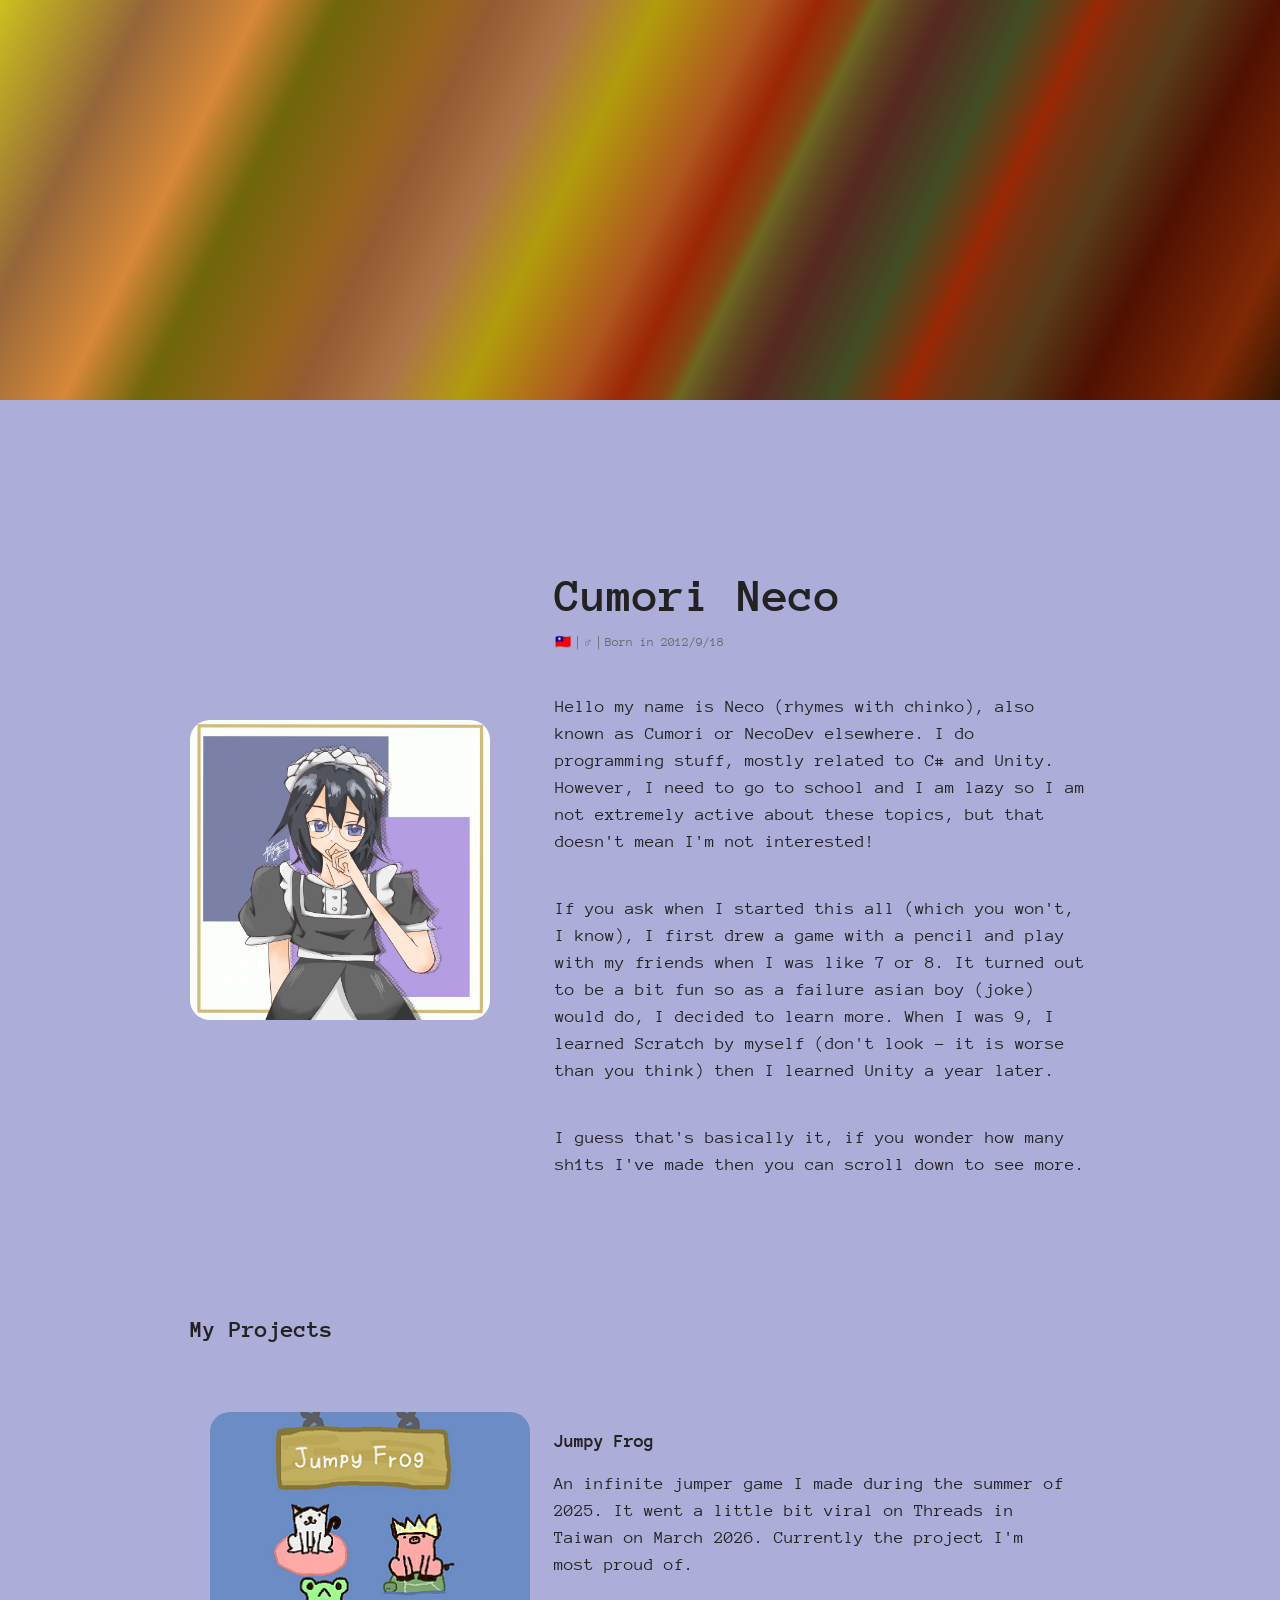
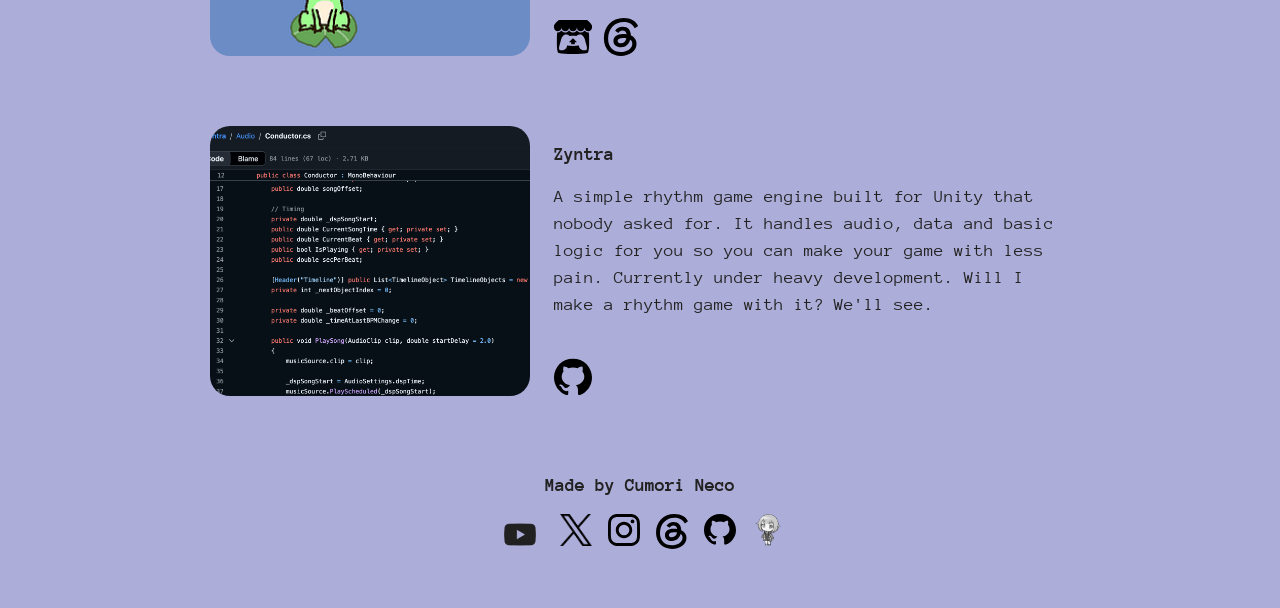
==== index.html @ 657e25d1 "Initial Commit?" ====
<!-- I suck at html so forgive my mistake-->
<!doctype html>
<html lang="en">
    <head>
        <meta charset="UTF-8" />
        <title>Cumori Neco's Cozy Webpage</title>
        <link rel="stylesheet" href="styles.css" />
        <link rel="preconnect" href="https://fonts.googleapis.com" />
        <link rel="preconnect" href="https://fonts.gstatic.com" crossorigin />
        <link
            href="https://fonts.googleapis.com/css2?family=Anonymous+Pro:ital,wght@0,400;0,700;1,400;1,700&display=swap"
            rel="stylesheet" />
        <link rel="icon" href="Images/favicon.png" />
        <script src="script.js"></script>
    </head>
    <body>
        <img src="Images/banner.png" class="banner" />
        <main class="content">
            <section class="intro">
                <img src="Images/me.png" class="avatar" alt="for those who wonder how I look like..." />
                <article>
                    <h1>Cumori Neco</h1>
                    <p class="bio">🇹🇼｜♂︎｜Born in 2012/9/18</p>
                    <p>
                        Hello my name is Neco (rhymes with chinko), also known as Cumori or NecoDev elsewhere. I do
                        programming stuff, mostly related to C# and Unity. However, I need to go to school and I am lazy
                        so I am not extremely active about these topics, but that doesn't mean I'm not interested!
                    </p>
                    <p>
                        If you ask when I started this all (which you won't, I know), I first drew a game with a pencil
                        and play with my friends when I was like 7 or 8. It turned out to be a bit fun so as a failure
                        asian boy (joke) would do, I decided to learn more. When I was 9, I learned Scratch by myself
                        (don't look - it is worse than you think) then I learned Unity a year later.
                    </p>
                    <p>
                        I guess that's basically it, if you wonder how many sh1ts I've made then you can scroll down to
                        see more.
                    </p>
                </article>
            </section>
            <div class="projects">
                <h2>My Projects</h2>
                <div class="project-card">
                    <img src="Images/jumpy-frog.png" class="project-image" />
                    <div class="project-info">
                        <h3>Jumpy Frog</h3>
                        <p>
                            An infinite jumper game I made during the summer of 2025. It went a little bit viral on
                            Threads in Taiwan on March 2026. Currently the project I'm most proud of.
                        </p>
                        <div class="badges">
                            <a href="https://cumori-neco.itch.io/jumpy-frog/" class="badge">
                                <img src=Images/Icons/itchio-logo-textless-black.svg class="badge">
                            </a>
                            <a href="https://www.threads.com/@cumori_neco/post/DV5keT_D2t2" class="badge"><img src="Images/Icons/threads-logo-black.svg" class="badge"></a>
                        </div>
                    </div>
                </div>
                <div class="project-card">
                    <img src="Images/zyntra.png" class="project-image">
                    <div class="project-info">
                        <h3>Zyntra</h3>
                        <p>A simple rhythm game engine built for Unity that nobody asked for. It handles audio, data and basic logic for you 
                        so you can make your game with less pain. Currently under heavy development. Will I make a rhythm game with it? 
                        We'll see.</p>
                        <div class="badges">
                            <a href="https://github.com/cumori-neco/Zyntra" class="badge"><img src="Images/Icons/GitHub_Invertocat_Black.svg" class="badge"></a>
                        </div>
                    </div>
                </div>
            </div>
        </main>
    </body>
</html>
<footer>
   <h3>Made by Cumori Neco</h3>
    <div class="socials">
        <a href="https://www.youtube.com/@cumori_neco/"><img src="Images/Icons/yt_icon_almostblack_digital.png" style="width: 48px;"></a>
        <a href="https://www.x.com/cumori_neco/"><img src="Images/Icons/logo-black.png"></a>
        <a href="https://www.instagram.com/sayako_kumori/"><img src="Images/Icons/Instagram_Glyph_Black.svg"></a>
        <a href="https://www.threads.com/@cumori_neco"><img src="Images/Icons/threads-logo-black.svg"></a>
        <a href="https://github.com/cumori-neco/"><img src="Images/Icons/GitHub_Invertocat_Black.svg"></a>
        <a href="javascript:void(0);" onclick="wonderhoyBaby();"><img src="Images/emu.png"></a>
    </div>
    <div style="height : 50px;"/>
</footer>
---- styles.css ----
* {
    font-family: "Anonymous Pro", monospace;
    color: #222222;
}

body {
    background-color: #acadd8;
    margin: 0;
    padding: 0;
}

.banner {
    top: 0;
    left: 0;
    width: 100%;
    height: 400px;
    border-radius: 0;
    object-fit: cover;
}

.avatar {
    width: 300px;
    margin-right: 25px;
    flex-shrink: 0;
    align-content: flex-start;
}

p {
    font-size: 18px;
    margin-bottom: 40px;
    line-height: 1.5;
}

a {
    color: #65649d;
}

h1 {
    font-size: 48px;
    margin-bottom: 4px;
}

p.bio {
    font-size: small;
    color: dimgrey;
    margin-bottom: 40px;
}

img {
    border-radius: 20px;
}

.content {
    max-width: 900px;
    margin: auto;
    padding: 40px;
}

.intro {
    display: flex;
    gap: 40px;
    align-items: center;
    margin: 80px 0;
}

.projects {
    display: grid;
    gap: 30px;
    margin-top: 80px;
}

.project-card {
    display: flex;
    gap: 24px;
    padding: 20px;

    text-decoration: none;
    color: inherit;

    transition:
        transform 0.2s,
        box-shadow 0.2s;
}

.project-card:hover {
    transform: translateY(-4px);
    box-shadow: 0 10px 24px rbga(0, 0, 0, 0.2);
}

.project-image {
    width: 320px;
    aspect-ratio: 4/3;
    object-fit: cover;
}

.project-info {
    flex: 1;
}

.badges {
    display: flex;
    gap: 10px;
    flex-wrap: wrap;
    margin-top: 12px;
}

.badge {
    width: 38px;
    height: 38px;
    border-radius: 0;
}

@media (max-width: 700px) {
    .intro {
        flex-direction: column;
        text-align: center;
    }

    .avatar {
        width: 180px;
    }

    .project-card {
        flex-direction: column;
    }

    .project-image {
        width: 100%;
    }
}

footer {
    text-align: center;
    color: darkgray;
}

.socials {
    display: flex;
    justify-content: center;
    gap: 16px;
    margin-top: 16px;
}

.socials img {
    width: 32px;
    height: auto;
    transition: transform 0.2s;
    border-radius: 0;
}

.socials a:hover img {
    transform: scale(1.1);
}
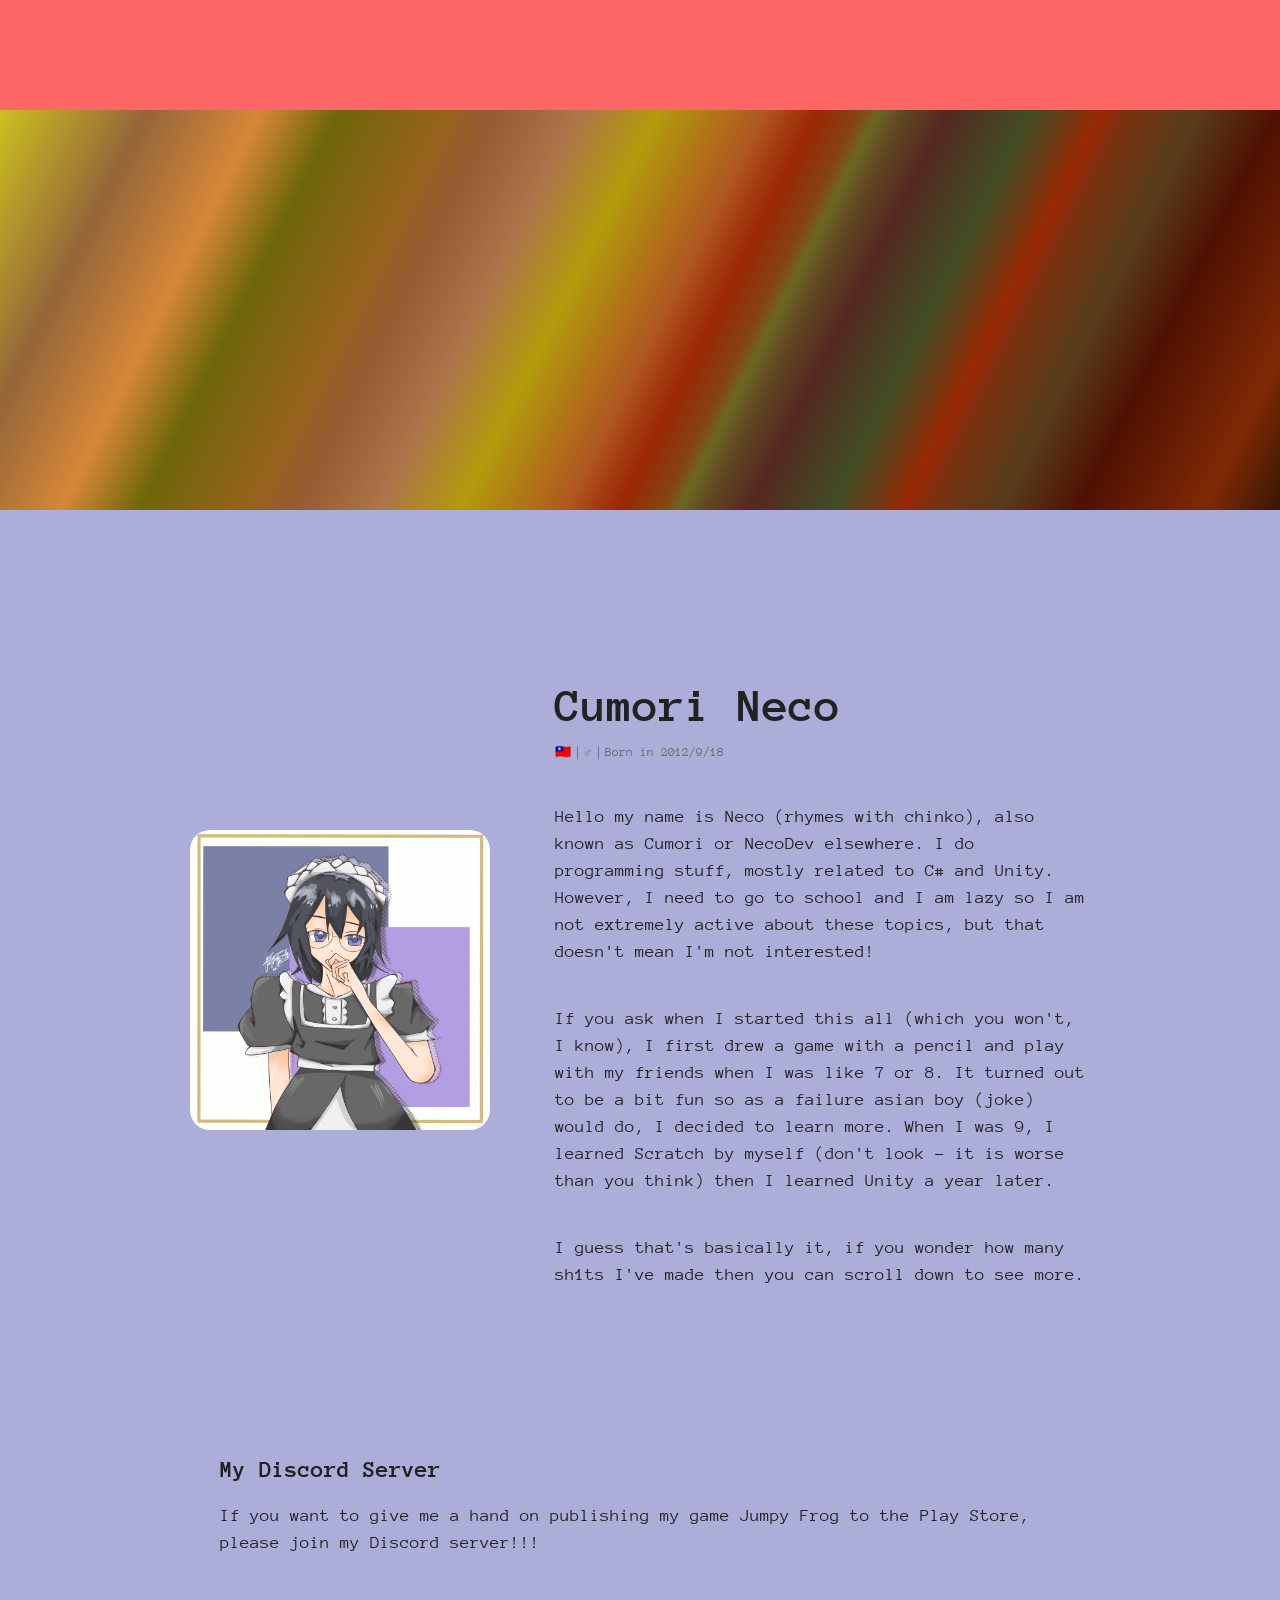
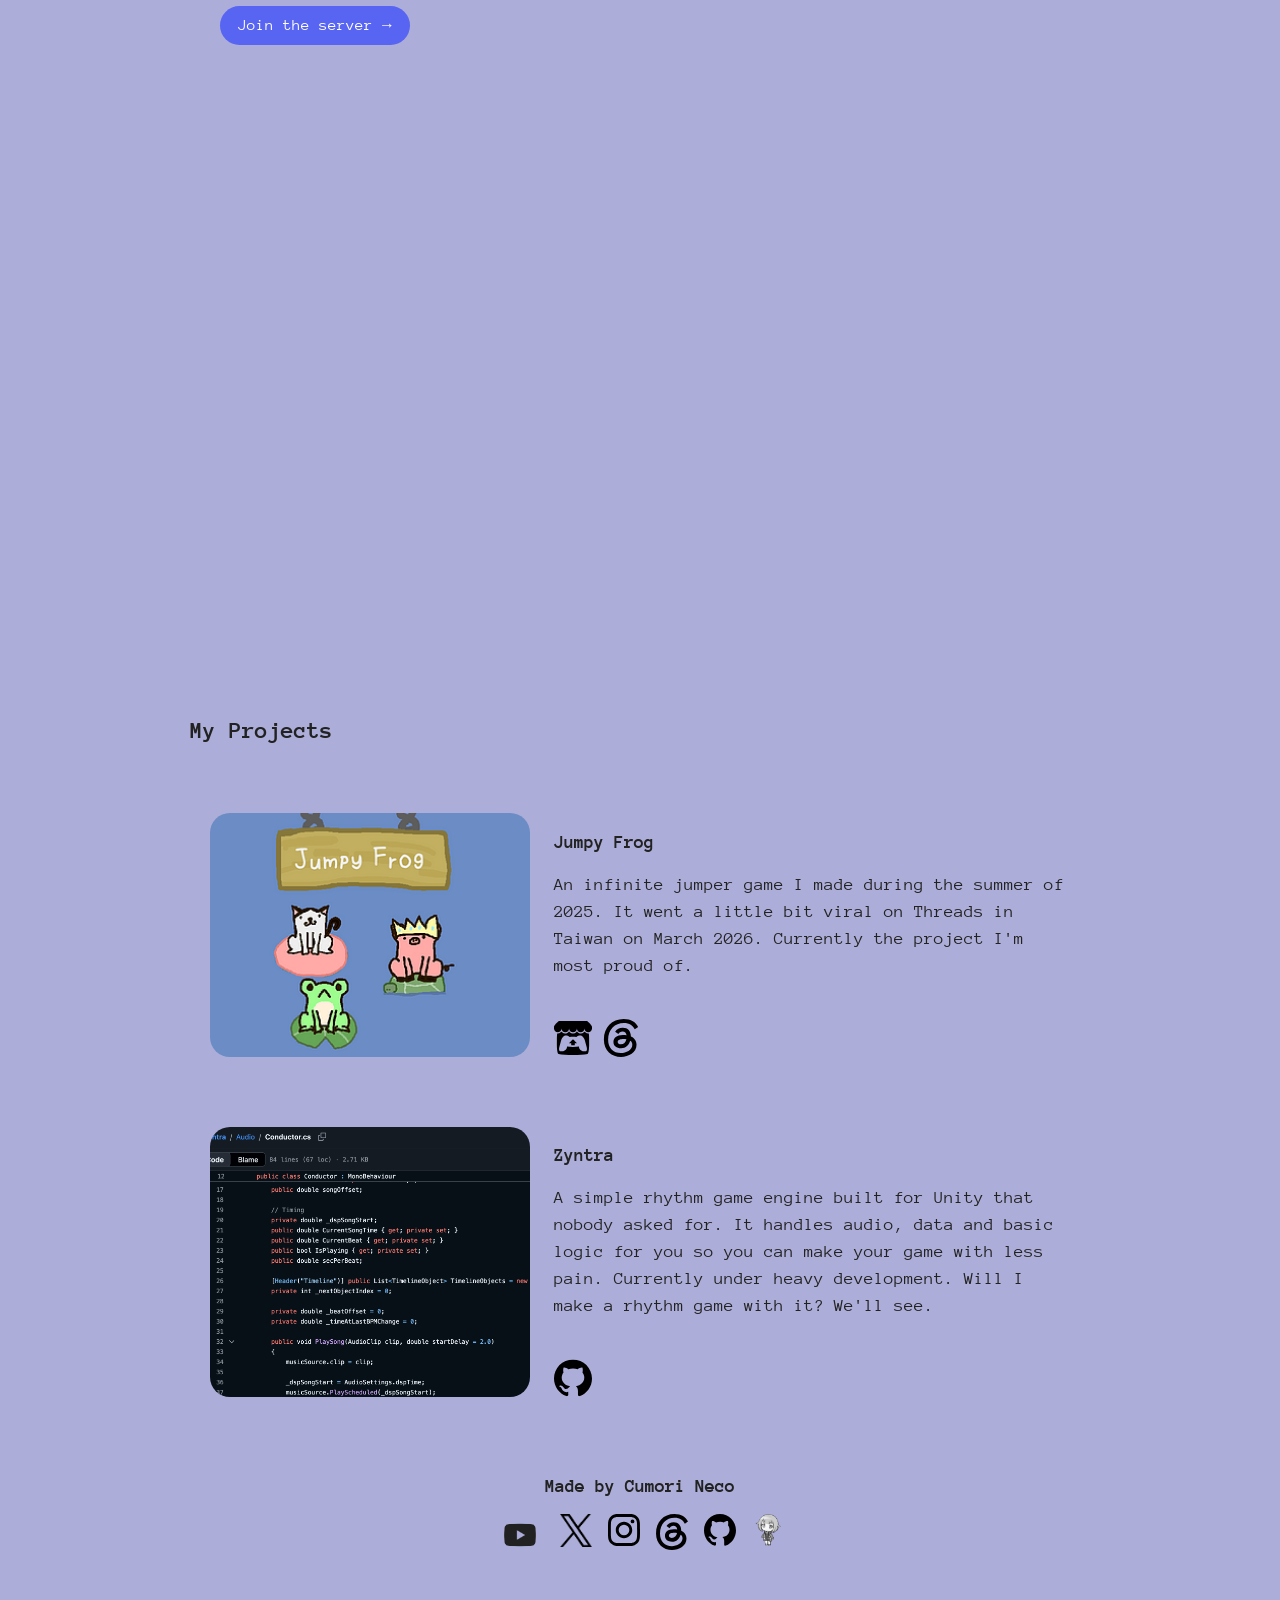
==== commit fa6983aa: "discord" ====
--- a/index.html
+++ b/index.html
@@ -14,6 +14,9 @@
         <script src="script.js"></script>
     </head>
     <body>
+        <div class="marquee-container">
+           <div class="marquee-content">PLEASE HELP ME PUBLISH MY OLD GAME JUMPY FROG ON THE GOOGLE PLAY STORE VIA THE DISCORD LINK BELOW!!!</div>
+        </div>
         <img src="Images/banner.png" class="banner" />
         <main class="content">
             <section class="intro">
@@ -37,6 +40,12 @@
                         see more.
                     </p>
                 </article>
+            </section>
+            <section class="discord">
+               <h2>My Discord Server</h2>
+                <p>If you want to give me a hand on publishing my game Jumpy Frog to the Play Store, please join my Discord server!!!</p>
+                <a class="discord-button" href="https://discord.gg/w4Fr3qcdJB">Join the server →</a>
+                <iframe class="discord-iframe" title="discord" src="https://discord.com/widget?id=1523357853136588900&theme=dark" width="350" height="500" sandbox="allow-popups allow-popups-to-escape-sandbox allow-same-origin allow-scripts" style="border: none;"></iframe>
             </section>
             <div class="projects">
                 <h2>My Projects</h2>
--- a/styles.css
+++ b/styles.css
@@ -63,6 +63,38 @@
     margin: 80px 0;
 }
 
+.discord {
+    margin: 80px auto;
+    padding: 30px;
+}
+
+.discord-iframe {
+    width: 100%;
+    height: 500px;
+    border: none;
+    border-radius: 20px;
+    margin-top: 20px;
+}
+
+.discord-button {
+    display: inline-block;
+
+    margin-top: 10px;
+    margin-bottom: 20px;
+
+    padding: 10px 18px;
+
+    background: #5865f2;
+    color: white;
+    text-decoration: none;
+    border-radius: 999px;
+    transition: transform 0.2s;
+}
+
+.discord-button :hover {
+    transform: translateY(-2px);
+}
+
 .projects {
     display: grid;
     gap: 30px;
@@ -151,3 +183,27 @@
 .socials a:hover img {
     transform: scale(1.1);
 }
+
+.marquee-container {
+    height: 90px;
+    background-color: #ff6666;
+    overflow: hidden;
+    white-space: nowrap;
+    padding: 10px 0;
+}
+
+.marquee-content {
+    display: inline-block;
+    padding-left: 100%;
+    animation: scroll 20s linear infinite;
+    font-size: 80px;
+}
+
+@keyframes scroll {
+    0% {
+        transform: translate(0, 0);
+    }
+    100% {
+        transform: translate(-100%, 0);
+    }
+}
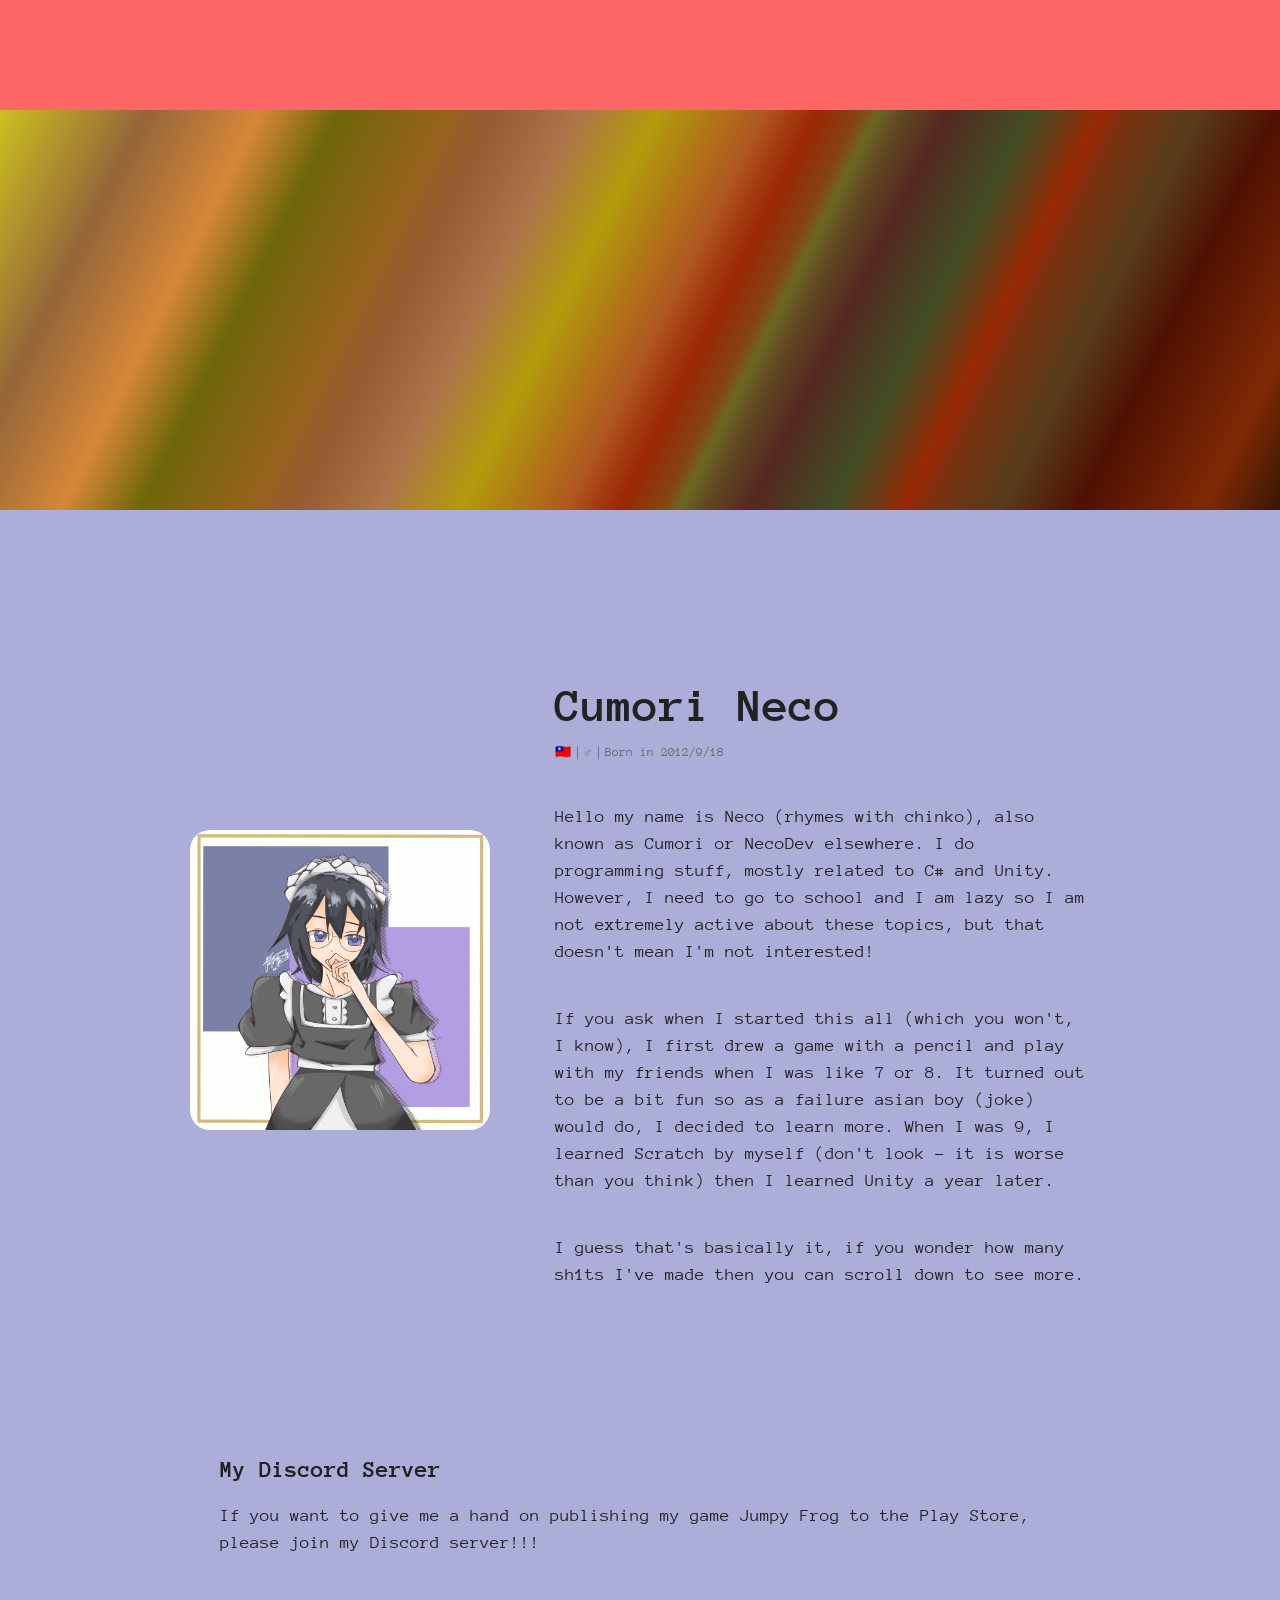
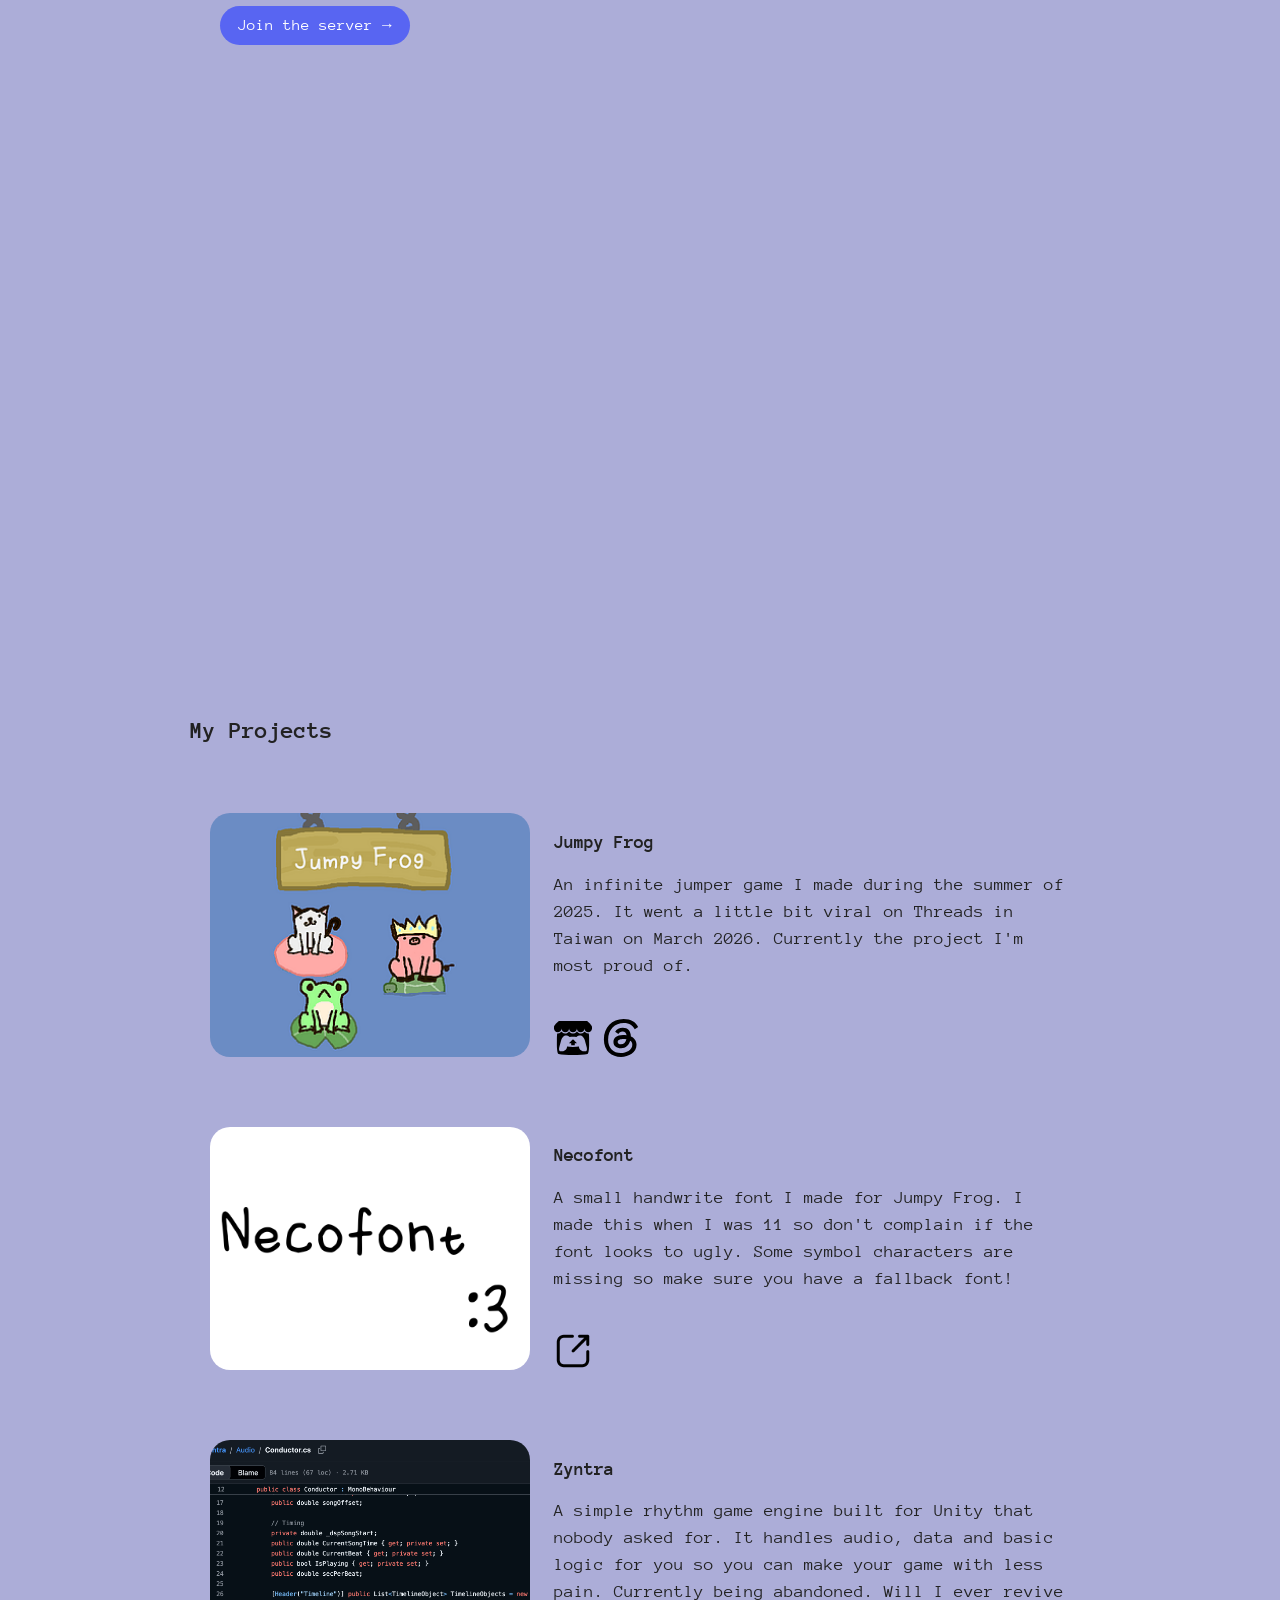
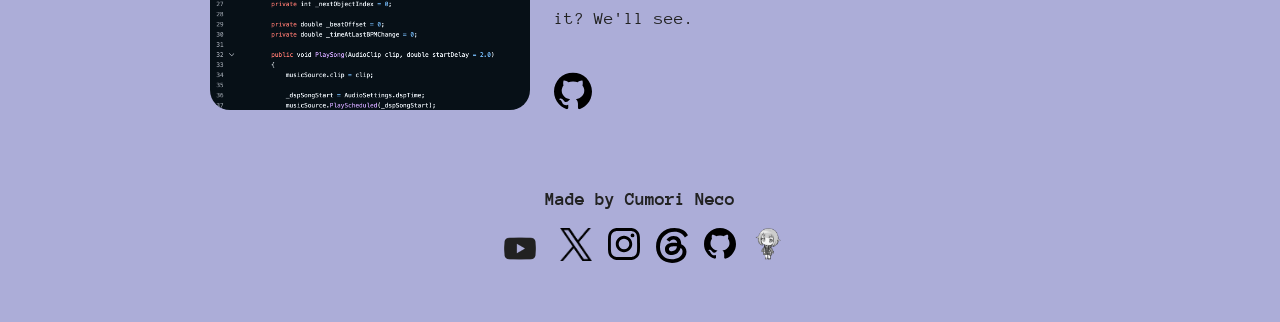
==== commit dfd46507: "Added a new font page & I am a clown" ====
--- a/index.html
+++ b/index.html
@@ -66,11 +66,27 @@
                     </div>
                 </div>
                 <div class="project-card">
+                    <img src="Images/Necofont.png" class="project-image" />
+                    <div class="project-info">
+                        <h3>Necofont</h3>
+                        <p>
+                            A small handwrite font I made for Jumpy Frog. I made this when I was 11 so don't complain 
+                            if the font looks to ugly. Some symbol characters are missing so make sure you have a 
+                            fallback font!
+                        </p>
+                        <div class="badges">
+                            <a href="Necofont/index.html" class="badge">
+                                <img src=Images/Icons/link_15493328.png class="badge">
+                            </a>
+                        </div>
+                    </div>
+                </div>
+                <div class="project-card">
                     <img src="Images/zyntra.png" class="project-image">
                     <div class="project-info">
                         <h3>Zyntra</h3>
                         <p>A simple rhythm game engine built for Unity that nobody asked for. It handles audio, data and basic logic for you 
-                        so you can make your game with less pain. Currently under heavy development. Will I make a rhythm game with it? 
+                        so you can make your game with less pain. Currently being abandoned. Will I ever revive it? 
                         We'll see.</p>
                         <div class="badges">
                             <a href="https://github.com/cumori-neco/Zyntra" class="badge"><img src="Images/Icons/GitHub_Invertocat_Black.svg" class="badge"></a>
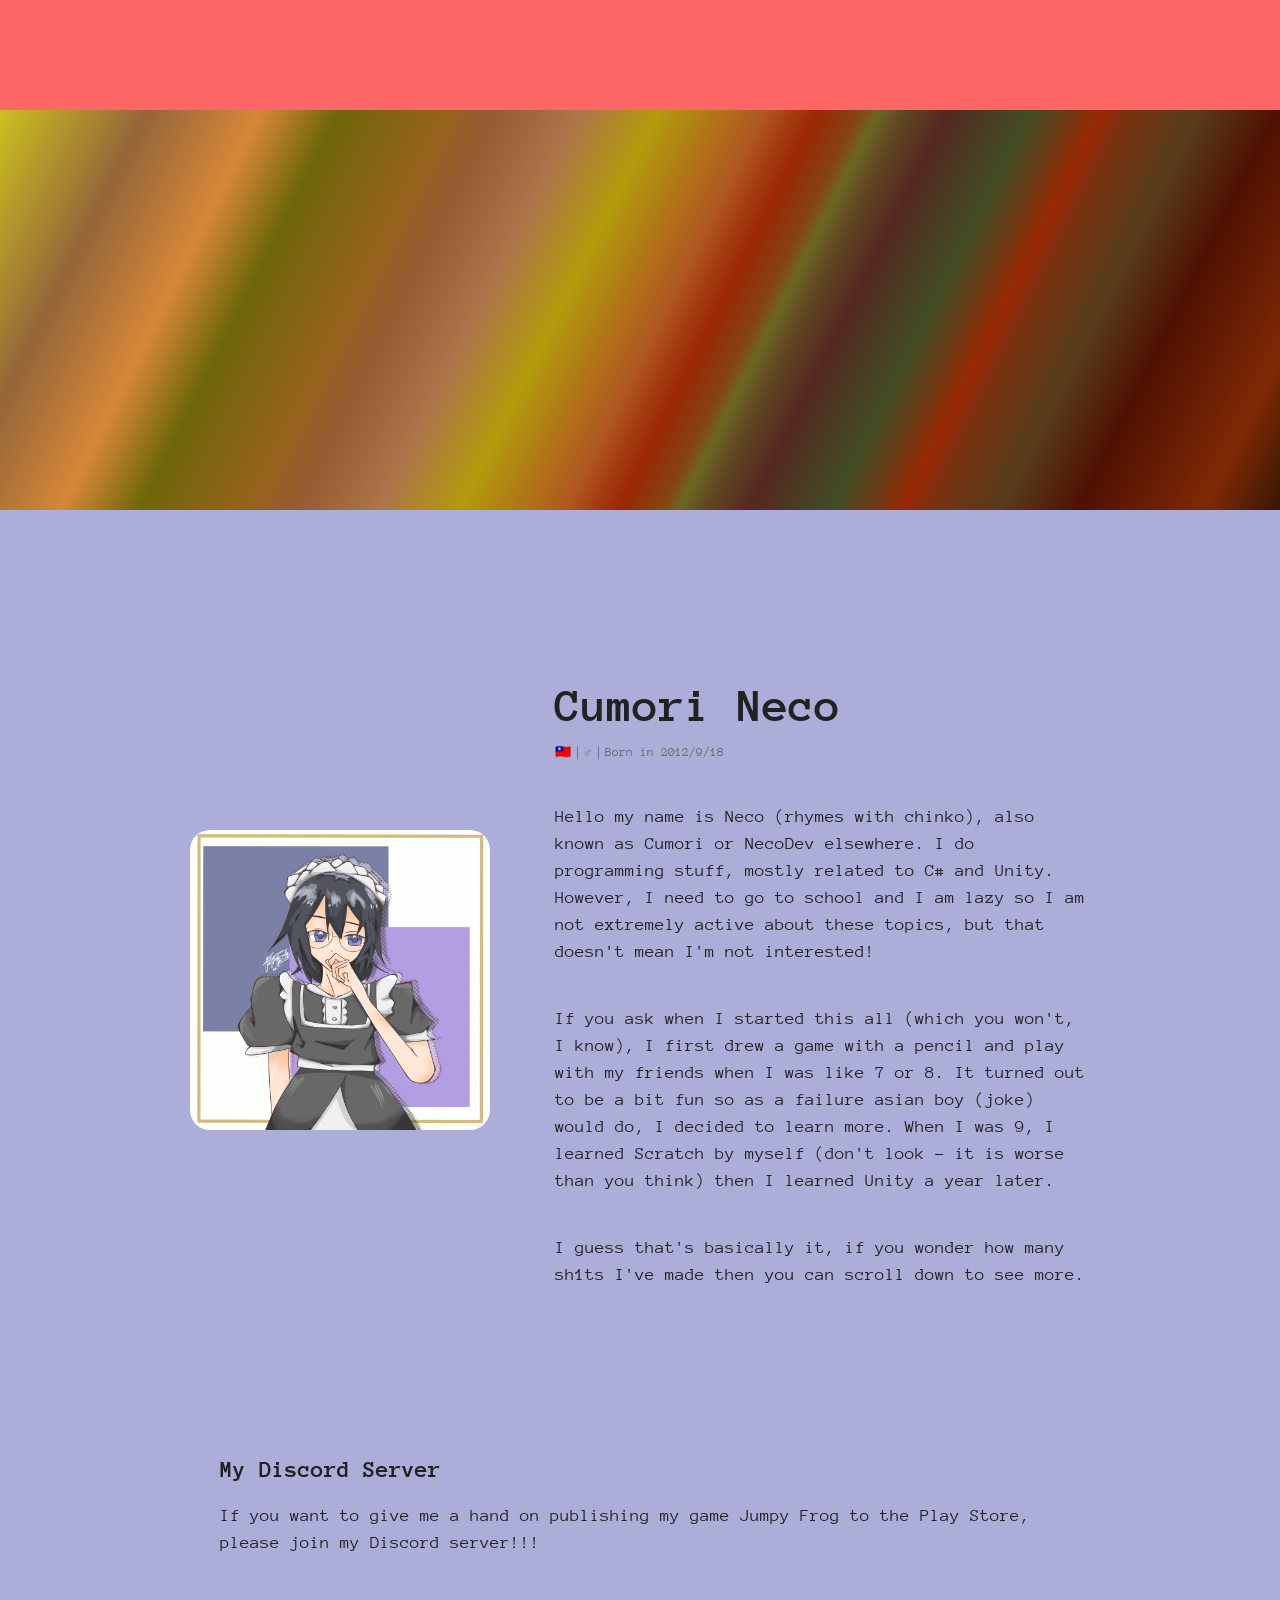
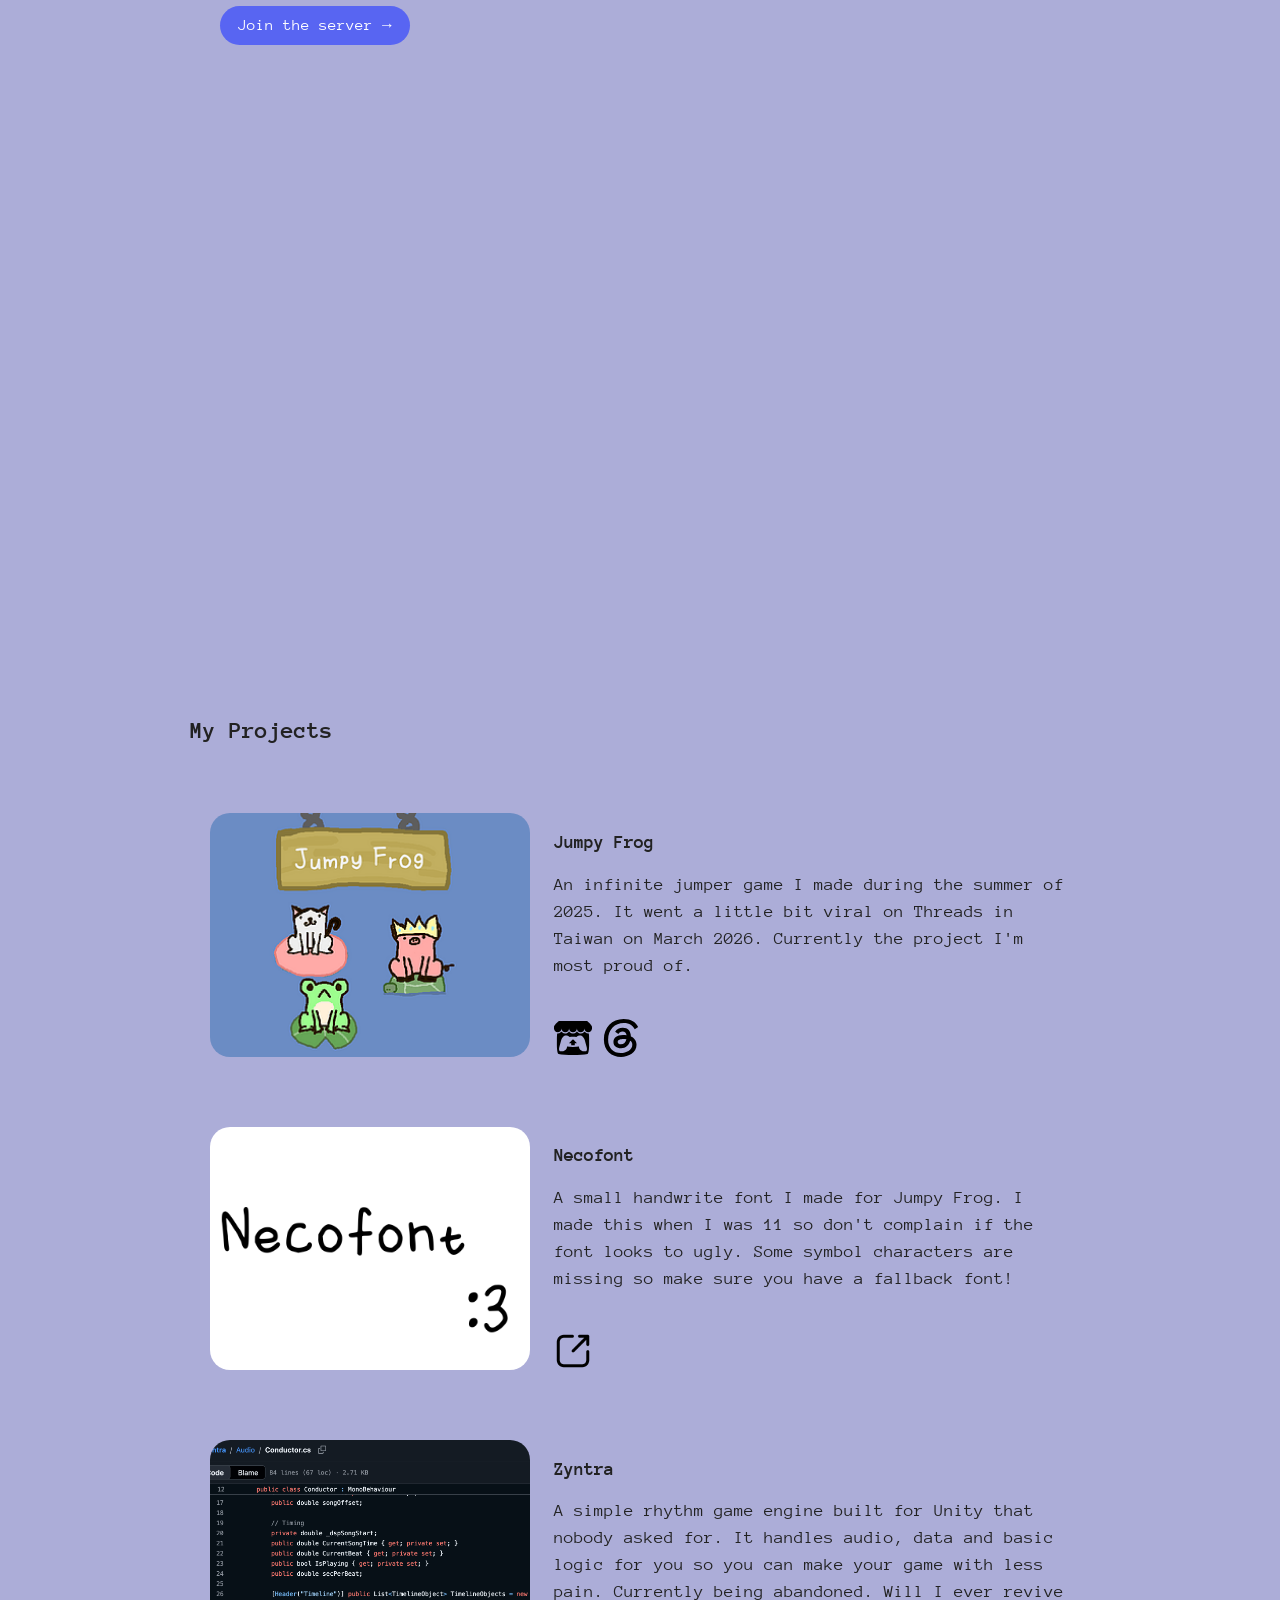
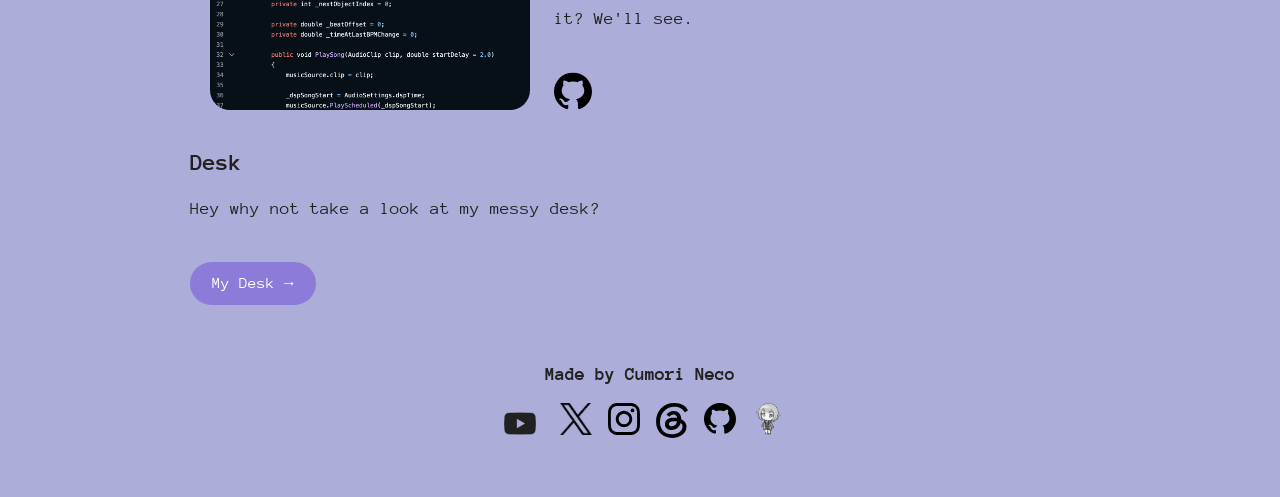
==== commit a832b1ee: "Desk page" ====
--- a/index.html
+++ b/index.html
@@ -75,7 +75,7 @@
                             fallback font!
                         </p>
                         <div class="badges">
-                            <a href="Necofont/index.html" class="badge">
+                            <a href="/Necofont" class="badge">
                                 <img src=Images/Icons/link_15493328.png class="badge">
                             </a>
                         </div>
@@ -94,6 +94,11 @@
                     </div>
                 </div>
             </div>
+            <section class="desk">
+                <h2>Desk</h2>
+                <p>Hey why not take a look at my messy desk?</p>
+                <a class="button" href="/Desk">My Desk →</a>
+            </section>
         </main>
     </body>
 </html>
--- a/styles.css
+++ b/styles.css
@@ -199,6 +199,22 @@
     font-size: 80px;
 }
 
+/* Copy pasty */
+
+.button {
+    display: inline-block;
+    padding: 12px 22px;
+    background: #8c7bd8;
+    color: white;
+    text-decoration: none;
+    border-radius: 999px;
+    transition: 0.2s;
+}
+
+.button:hover {
+    background: #7564c4;
+}
+
 @keyframes scroll {
     0% {
         transform: translate(0, 0);
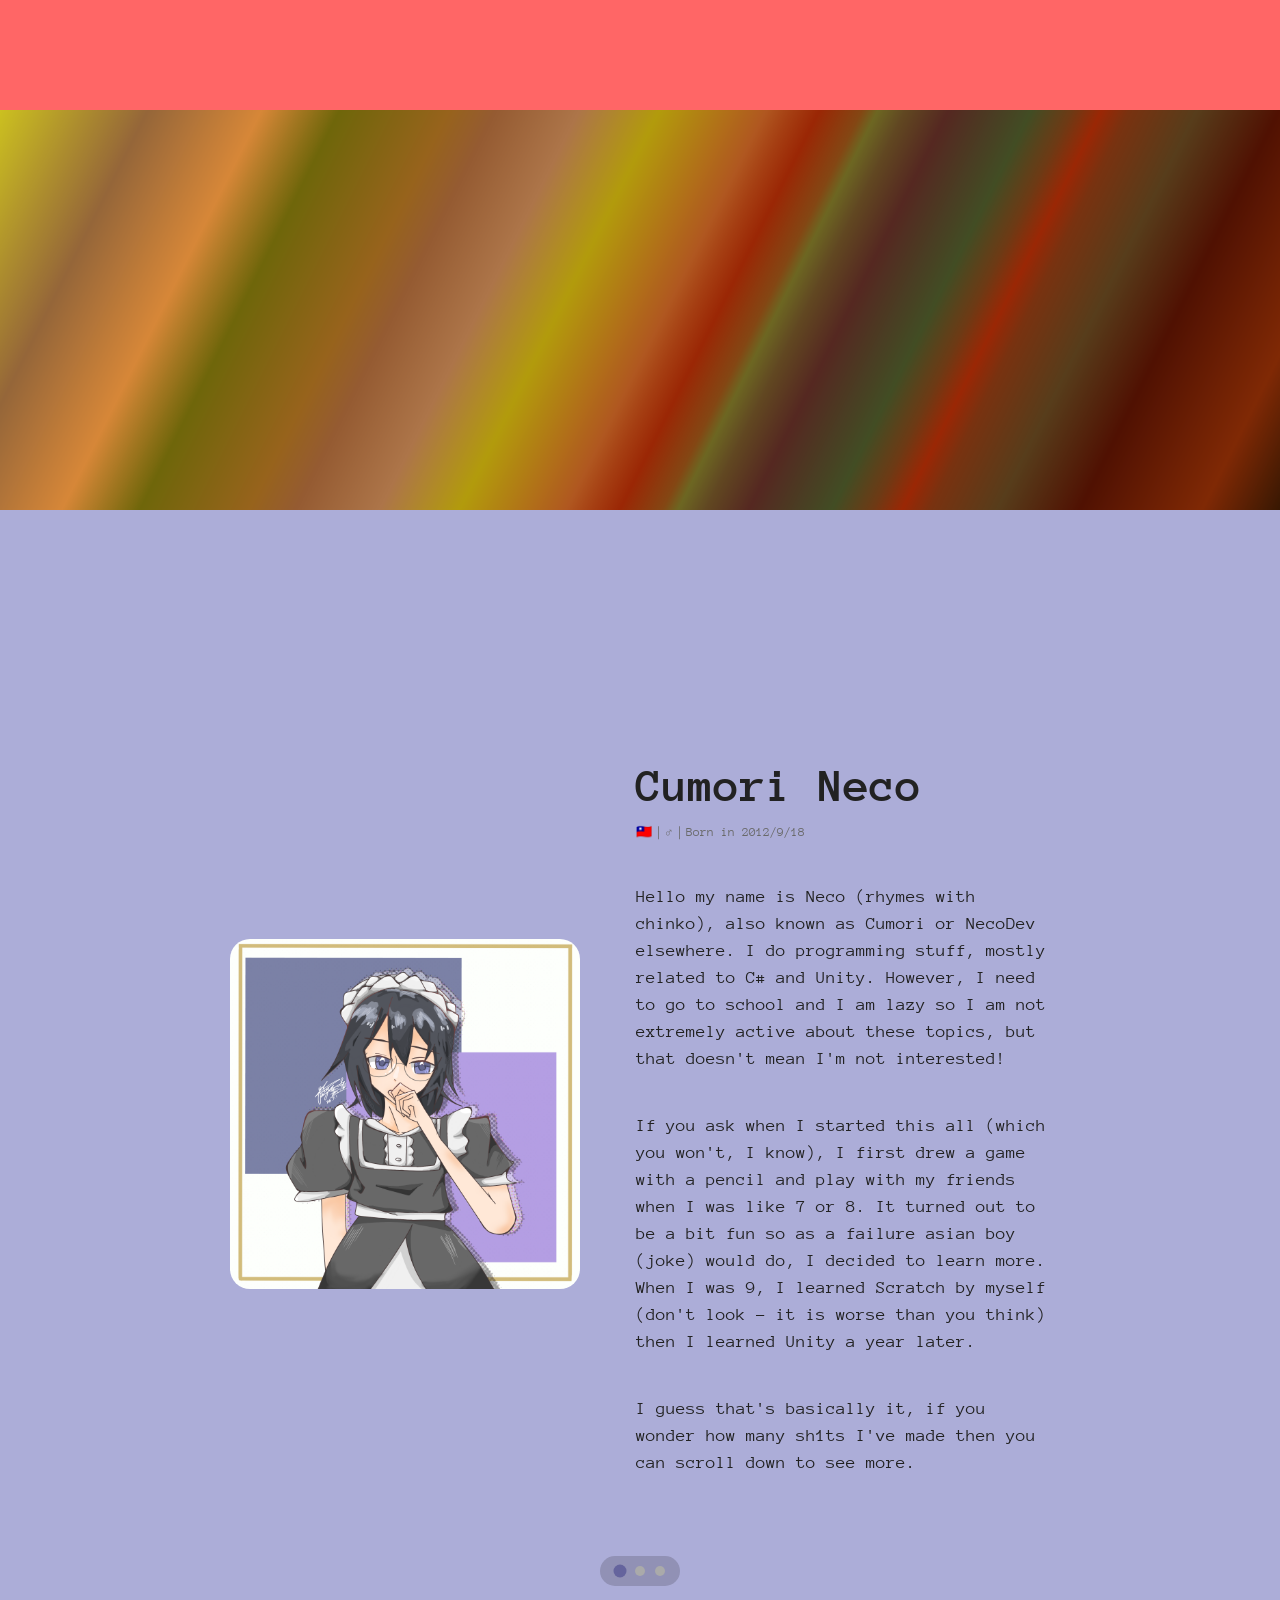
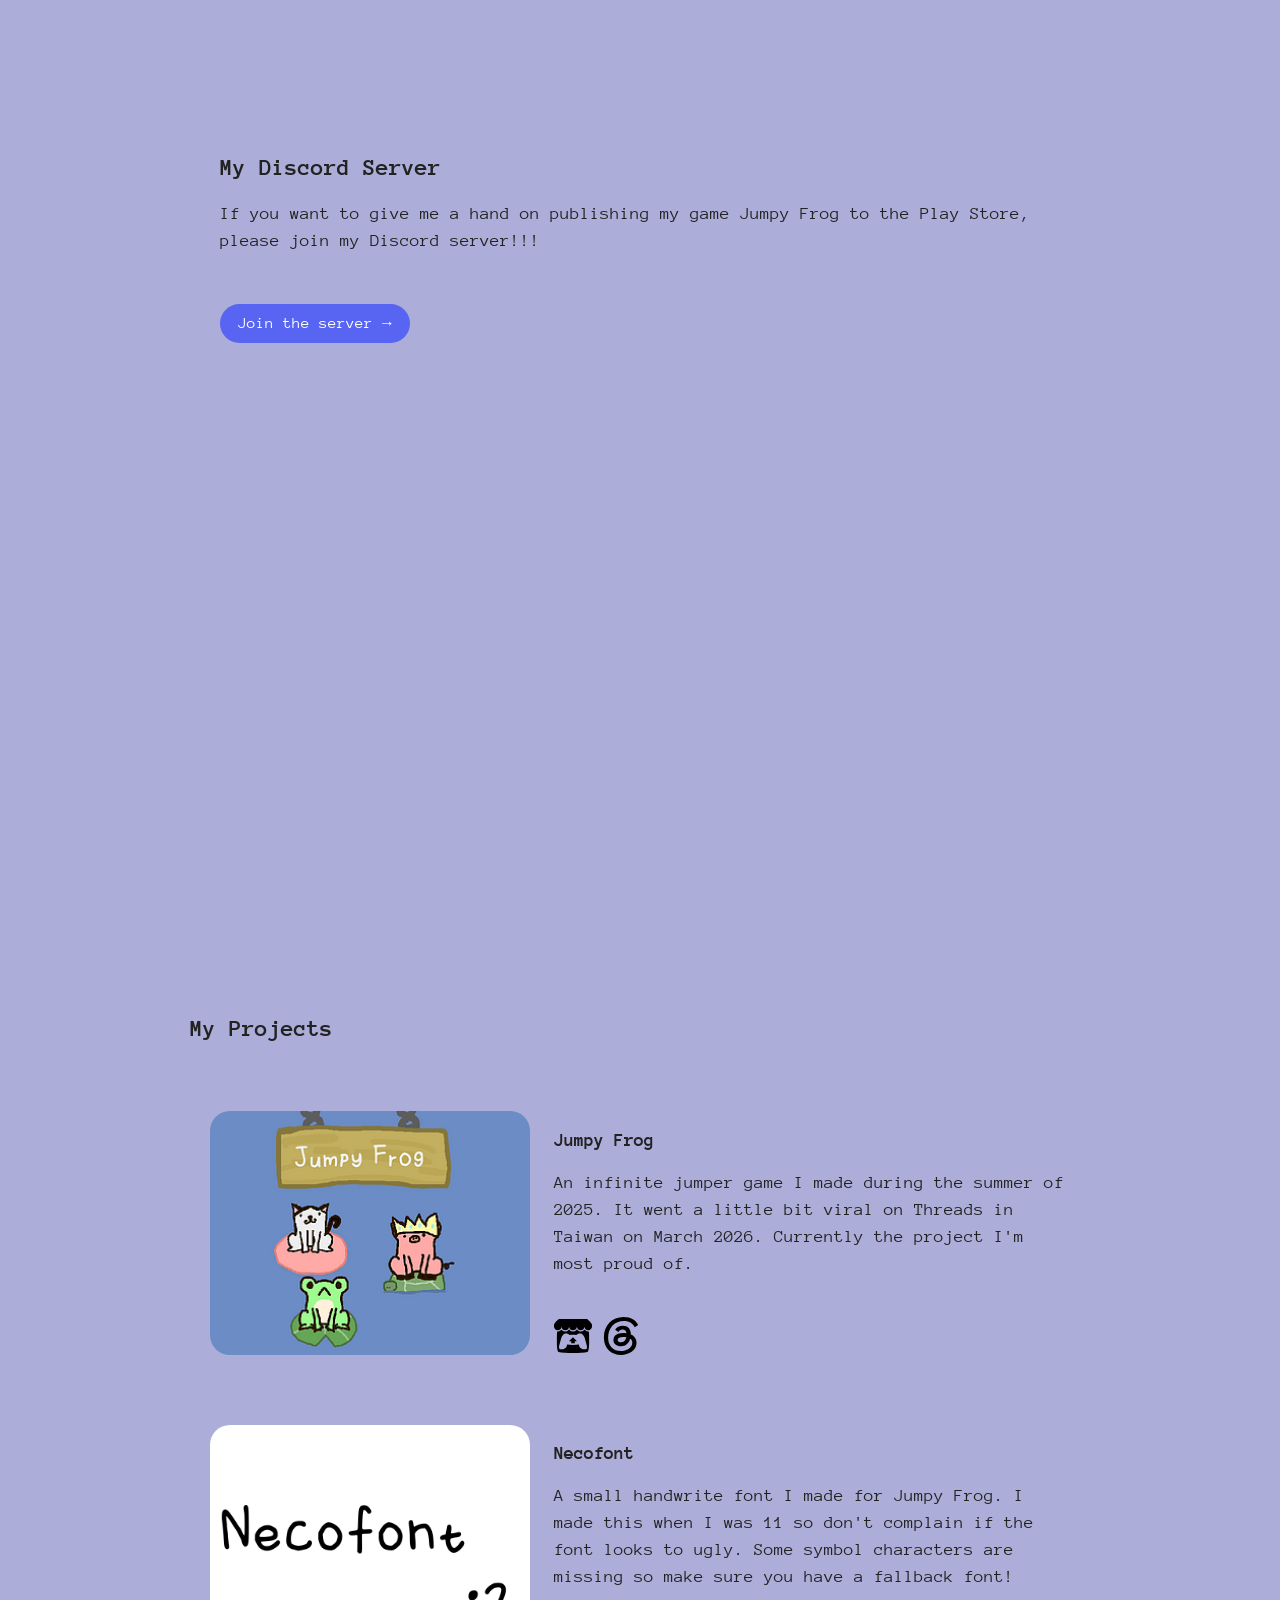
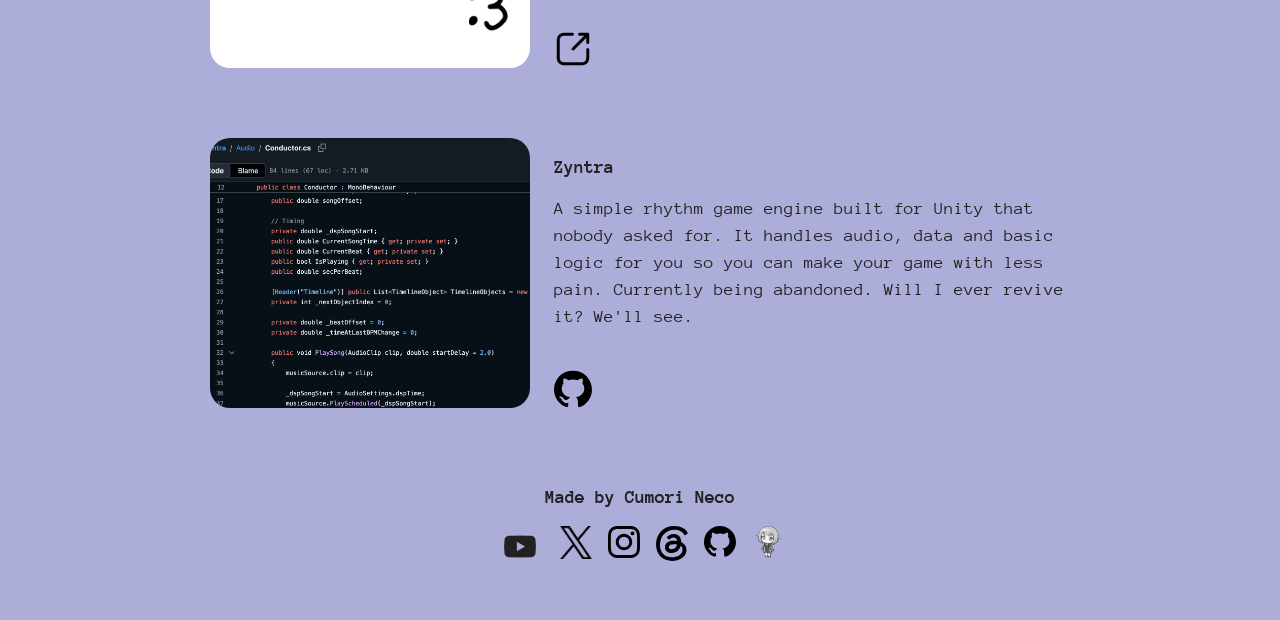
==== commit 5e3c4d61: "Dots" ====
--- a/index.html
+++ b/index.html
@@ -11,7 +11,7 @@
             href="https://fonts.googleapis.com/css2?family=Anonymous+Pro:ital,wght@0,400;0,700;1,400;1,700&display=swap"
             rel="stylesheet" />
         <link rel="icon" href="Images/favicon.png" />
-        <script src="script.js"></script>
+        <script src="script.js" defer></script>
     </head>
     <body>
         <div class="marquee-container">
@@ -19,27 +19,53 @@
         </div>
         <img src="Images/banner.png" class="banner" />
         <main class="content">
-            <section class="intro">
-                <img src="Images/me.png" class="avatar" alt="for those who wonder how I look like..." />
-                <article>
-                    <h1>Cumori Neco</h1>
-                    <p class="bio">🇹🇼｜♂︎｜Born in 2012/9/18</p>
-                    <p>
-                        Hello my name is Neco (rhymes with chinko), also known as Cumori or NecoDev elsewhere. I do
-                        programming stuff, mostly related to C# and Unity. However, I need to go to school and I am lazy
-                        so I am not extremely active about these topics, but that doesn't mean I'm not interested!
-                    </p>
-                    <p>
-                        If you ask when I started this all (which you won't, I know), I first drew a game with a pencil
-                        and play with my friends when I was like 7 or 8. It turned out to be a bit fun so as a failure
-                        asian boy (joke) would do, I decided to learn more. When I was 9, I learned Scratch by myself
-                        (don't look - it is worse than you think) then I learned Unity a year later.
-                    </p>
-                    <p>
-                        I guess that's basically it, if you wonder how many sh1ts I've made then you can scroll down to
-                        see more.
-                    </p>
-                </article>
+            <section class="hero" id="home-hero">
+                <div class="slides">
+                    <div class="slide active">
+                        <div class="intro">
+                        <img src="Images/me.png" class="avatar" alt="for those who wonder how I look like..." />
+                        <article>
+                            <h1>Cumori Neco</h1>
+                            <p class="bio">🇹🇼｜♂︎｜Born in 2012/9/18</p>
+                            <p>
+                                Hello my name is Neco (rhymes with chinko), also known as Cumori or NecoDev elsewhere. I do
+                                programming stuff, mostly related to C# and Unity. However, I need to go to school and I am lazy
+                                so I am not extremely active about these topics, but that doesn't mean I'm not interested!
+                            </p>
+                            <p>
+                                If you ask when I started this all (which you won't, I know), I first drew a game with a pencil
+                                and play with my friends when I was like 7 or 8. It turned out to be a bit fun so as a failure
+                                asian boy (joke) would do, I decided to learn more. When I was 9, I learned Scratch by myself
+                                (don't look - it is worse than you think) then I learned Unity a year later.
+                            </p>
+                            <p>
+                                I guess that's basically it, if you wonder how many sh1ts I've made then you can scroll down to
+                                see more.
+                            </p>
+                        </article>
+                        </div>
+                    </div>
+                    <div class="slide">
+                        <div class="feature">
+                            <section class="desk">
+                                <h1>Desk</h1>
+                                <p>Hey why not take a look at my messy desk where I create things you see below?</p>
+                                <a class="button" href="/Desk">My Desk →</a>
+                            </section>
+                        </div>
+                    </div>
+                    <div class="slide">
+                        <div class="feature">
+                            <h1>Blog</h1>
+                            <p>I haven't finish the page yet hold on.</p>
+                        </div>
+                    </div>
+                </div>
+                    <div class="slide-controls">
+                        <button class="slide-dot active" aria-label="Show introduction"></button>
+                        <button class="slide-dot" aria-label="Show desk"></button>
+                        <button class="slide-dot" aria-label="Show blog"></button>
+                    </div>
             </section>
             <section class="discord">
                <h2>My Discord Server</h2>
@@ -94,11 +120,6 @@
                     </div>
                 </div>
             </div>
-            <section class="desk">
-                <h2>Desk</h2>
-                <p>Hey why not take a look at my messy desk?</p>
-                <a class="button" href="/Desk">My Desk →</a>
-            </section>
         </main>
     </body>
 </html>
--- a/styles.css
+++ b/styles.css
@@ -19,8 +19,8 @@
 }
 
 .avatar {
-    width: 300px;
-    margin-right: 25px;
+    width: 350px;
+    margin-right: 16px;
     flex-shrink: 0;
     align-content: flex-start;
 }
@@ -56,11 +56,63 @@
     padding: 40px;
 }
 
+.hero {
+    max-width: 1100px;
+    margin: 80px auto;
+    padding: 40px;
+}
+
+.slides {
+    position: relative;
+}
+
+.slide {
+    display: none;
+}
+
+.slide.active {
+    display: block;
+}
+
+.slide-controls {
+    display: flex;
+    justify-content: center;
+    gap: 10px;
+
+    background-color: #9191b5;
+    width: 80px;
+    margin: 20px auto 0;
+
+    padding-top: 10px;
+    padding-bottom: 10px;
+
+    border-radius: 999px;
+}
+
+.slide-dot {
+    width: 10px;
+    height: 10px;
+
+    padding: 0;
+
+    border: none;
+    border-radius: 50%;
+
+    background: #aaa;
+
+    cursor: pointer;
+}
+
+.slide-dot.active {
+    background: #65649d;
+    transform: scale(1.3);
+}
+
 .intro {
     display: flex;
     gap: 40px;
     align-items: center;
-    margin: 80px 0;
+    margin: 40px 0;
 }
 
 .discord {
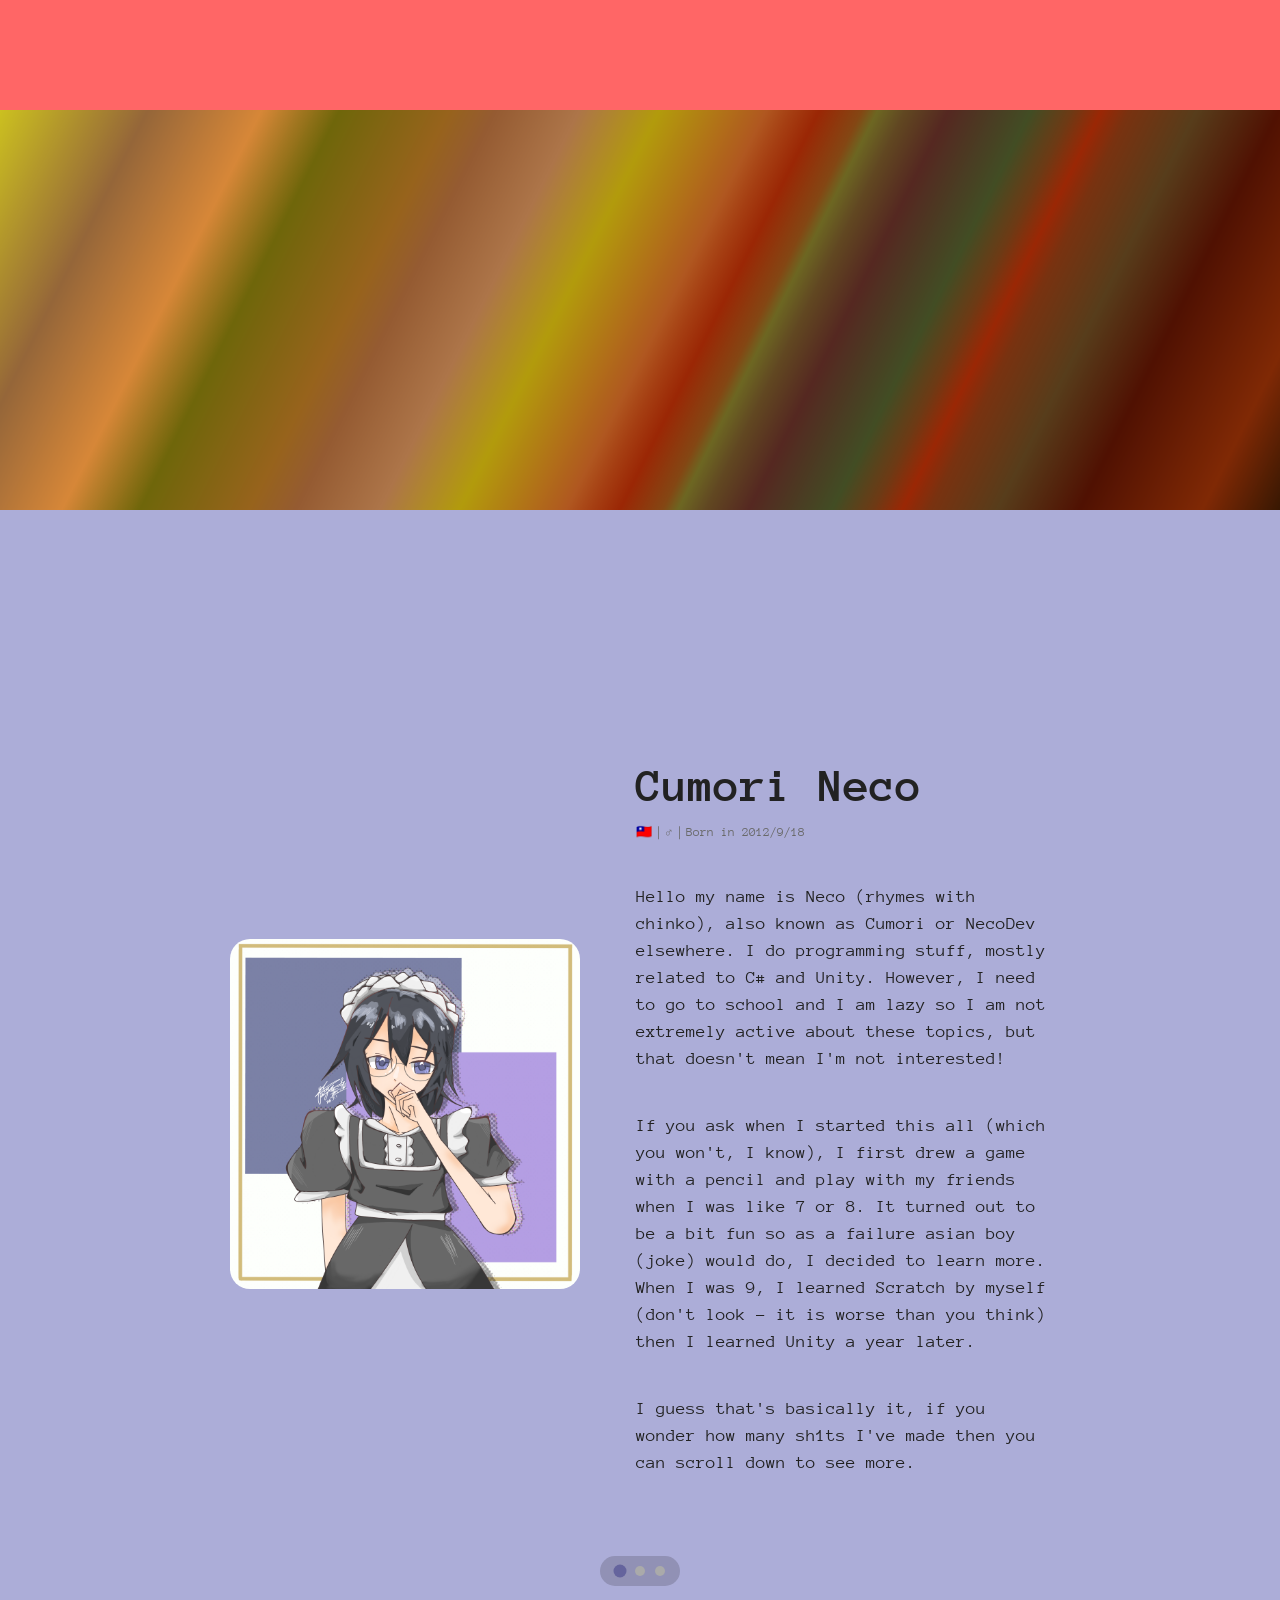
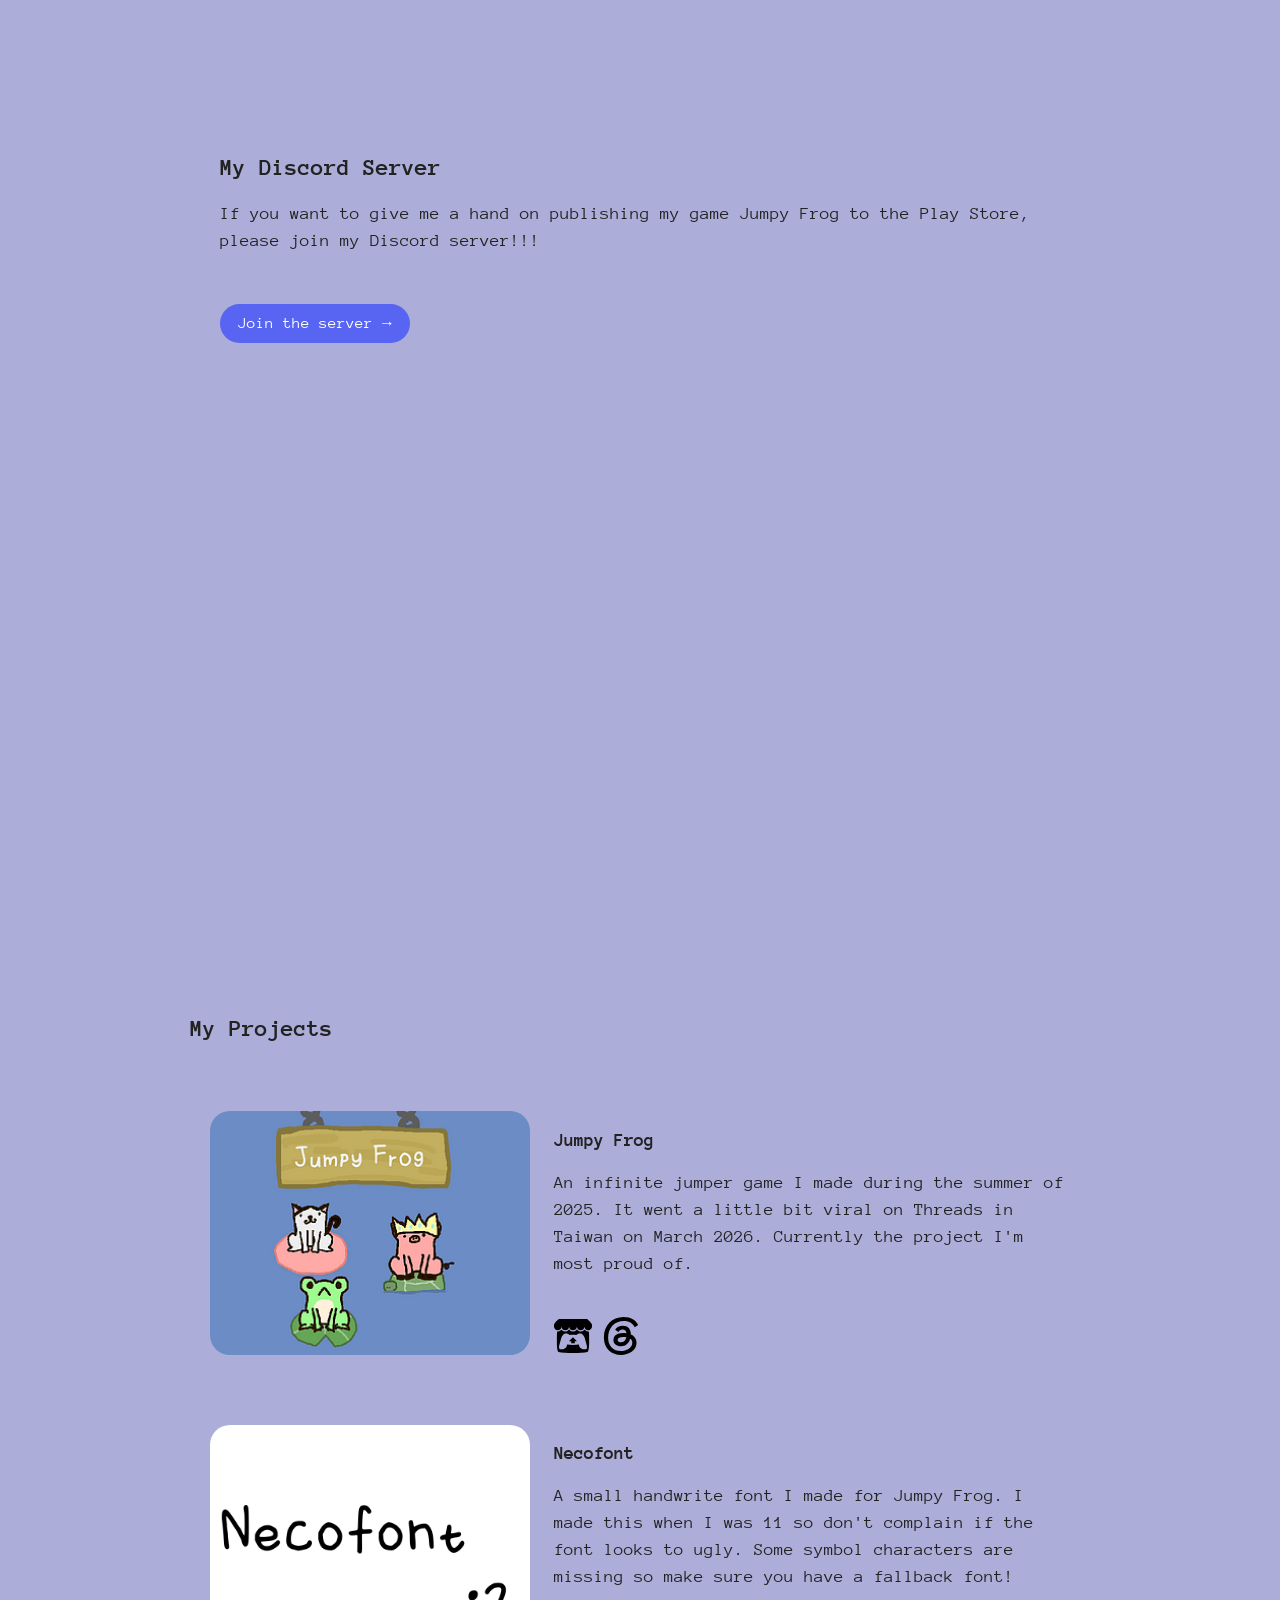
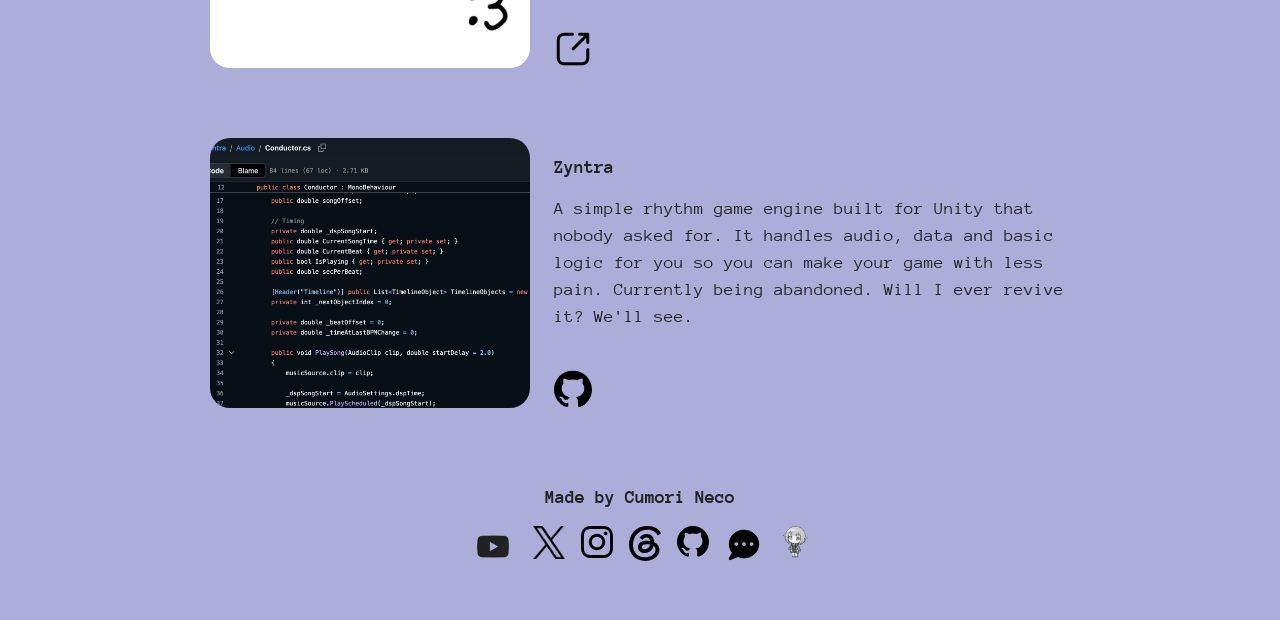
==== commit 7d6f2d17: "Chat" ====
--- a/index.html
+++ b/index.html
@@ -131,6 +131,7 @@
         <a href="https://www.instagram.com/sayako_kumori/"><img src="Images/Icons/Instagram_Glyph_Black.svg"></a>
         <a href="https://www.threads.com/@cumori_neco"><img src="Images/Icons/threads-logo-black.svg"></a>
         <a href="https://github.com/cumori-neco/"><img src="Images/Icons/GitHub_Invertocat_Black.svg"></a>
+        <a href="/Chat/"><img src="Images/Icons/comment-dots-solid-full.svg" style="width: 38px;"></a>
         <a href="javascript:void(0);" onclick="wonderhoyBaby();"><img src="Images/emu.png"></a>
     </div>
     <div style="height : 50px;"/>
